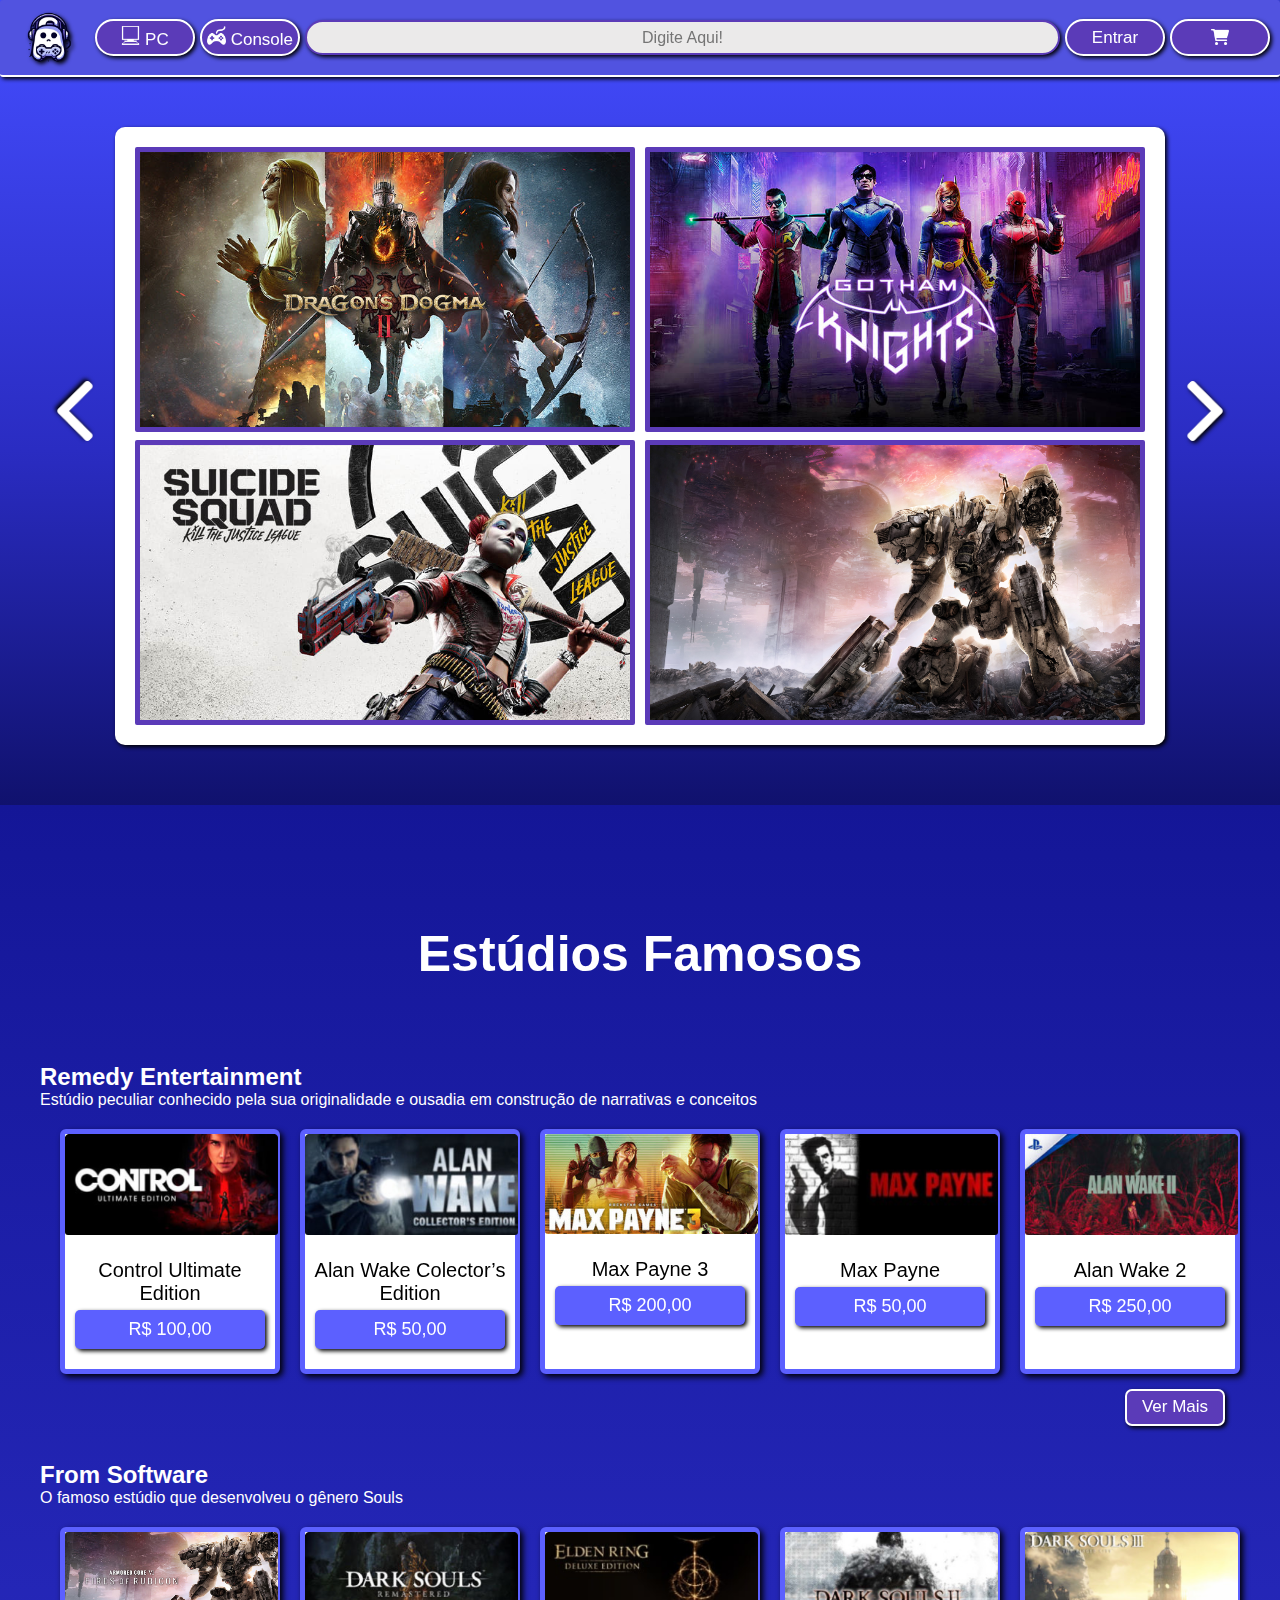
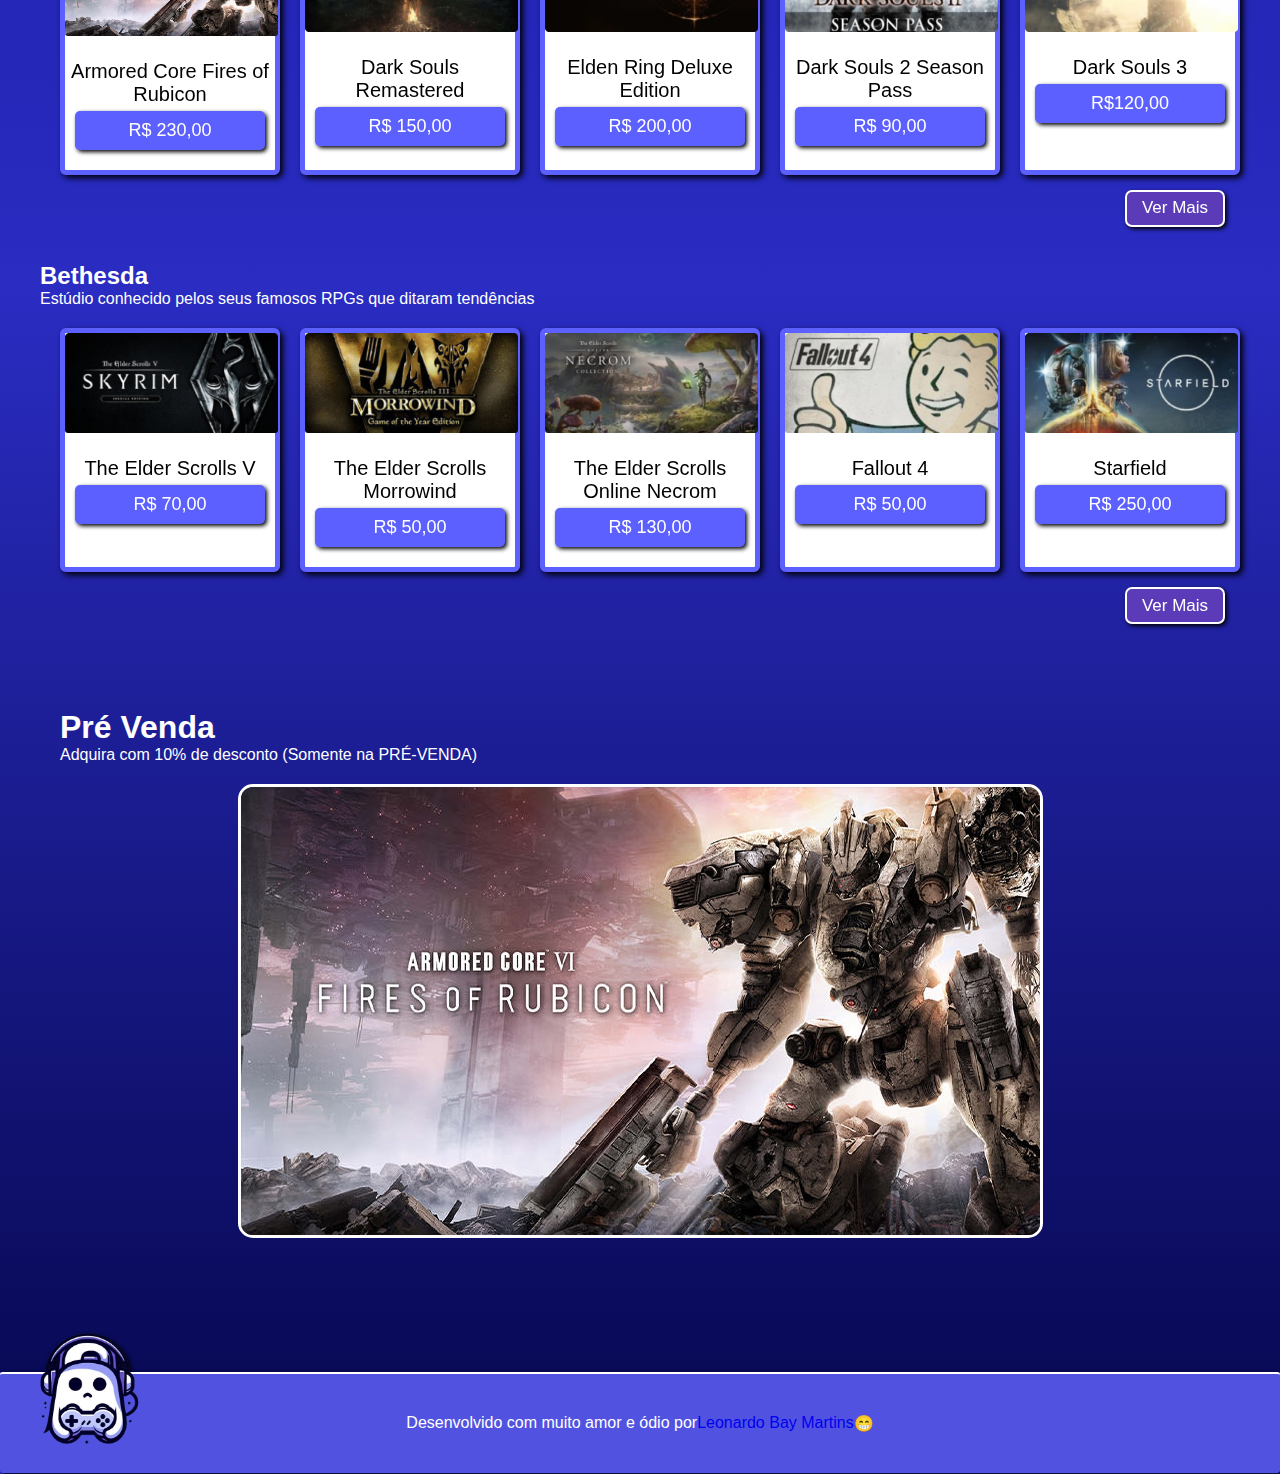
==== Projeto SITE Entra21/principal.html @ 7f506c9a "alterações" ====
<!DOCTYPE html>
<html lang="en">

<head>
  <meta charset="UTF-8">
  <meta name="viewport" content="width=device-width, initial-scale=1.0">
  <title>Document</title>
  <link rel="stylesheet" href="principal.css">
</head>

<body>
  <!-------------------------------------------- BARRA DE NAVEGAÇÃO --------------------------------->
  <nav>
    <img class="logo " src="imgs/logo.png" width="75" alt="">
    <ul>
      <button class="botaoImagem">
        <img src="imgs/pc.png" alt="">
        PC</button>
      <button class="botaoImagem">
        <img src="imgs/joystick.png" alt="">
        Console</button>
      <input type="Pesquisar" placeholder="Digite Aqui!">
      <button>Entrar</button>
      <button><img src="imgs/carrinho.png" height=20px style="padding-top: 4px;" alt=""></button>
    </ul>
  </nav>

  <!------------------------------- GRADE INICIAL ------------------------------------->
  <main class="gradeInicial">
    <img id="seta1" src="imgs/seta.png" alt="">
    <div class="container">
      <div class="linha1">
        <img src="imgs/dragons_dogma.jpg" alt="">
        <img src="imgs/Gotham.jpg" alt="">
      </div>
      <div class="linha2">
        <img src="imgs/Suicide.jpg" alt="">
        <img src="imgs/1324687.jpg" alt="">
      </div>
    </div>
    <img id="seta2" src="imgs/seta.png" alt="">
  </main>

  <!------------------------- GRADE SECUNDÁRIA ---------------------------------------->
  <section class="gradeSecundaria">
    <h1>Estúdios Famosos</h1>

    <div class="estudio">
      <div class="titulos">
        <h2> Remedy Entertainment</h2>
        <p>Estúdio peculiar conhecido pela sua originalidade e ousadia em construção de narrativas e conceitos</p>
      </div>
      <div class="carrosel">
        <div class="jogos">
          <img src="imgs/Control.png" alt="">
          <div class="padding">
            <p>Control Ultimate Edition</p>
            <button class="preco">R$ 100,00</button>
          </div>
        </div>
        <div class="jogos">
          <img src="imgs/alan.png" alt="">
          <div class="padding">
            <p>Alan Wake Colector’s Edition</p>
            <button class="preco">R$ 50,00</button>
          </div>
        </div>
        <div class="jogos">
          <img src="imgs/max payne 3.jpg" alt="">
          <div class="padding">
            <p>Max Payne 3</p>
            <button class="preco">R$ 200,00</button>
          </div>
        </div>
        <div class="jogos">
          <img src="imgs/Max.png" alt="">
          <div class="padding">
            <p>Max Payne </p>
            <button class="preco">R$ 50,00</button>
          </div>
        </div>
        <div class="jogos">
          <img src="imgs/alan 2.png" alt="">
          <div class="padding">
            <p>Alan Wake 2 </p>
            <button class="preco">R$ 250,00</button>
          </div>
        </div>
      </div>
      <div class="verMais">
        <button>Ver Mais</button>
      </div>

      <!-------------------------------------------- SEGUNDA LISTA --------------------------------->

      <div class="estudio">
        <div class="titulos">
          <h2>From Software</h2>
          <p>O famoso estúdio que desenvolveu o gênero Souls</p>
        </div>
        <div class="carrosel">
          <div class="jogos">
            <img src="imgs/armored.jpg" height="104px" alt="">
            <div class="padding">
              <p>Armored Core Fires of Rubicon</p>
              <button class="preco">R$ 230,00</button>
            </div>
          </div>
          <div class="jogos">
            <img src="imgs/Dark Souls Remastered.png" alt="">
            <div class="padding">
              <p>Dark Souls Remastered</p>
              <button class="preco">R$ 150,00</button>
            </div>
          </div>
          <div class="jogos">
            <img src="imgs/elden ring deluxe.png" alt="">
            <div class="padding">
              <p>Elden Ring Deluxe Edition</p>
              <button class="preco">R$ 200,00</button>
            </div>
          </div>
          <div class="jogos">
            <img src="imgs/dark souls 2.png" alt="">
            <div class="padding">
              <p>Dark Souls 2 Season Pass </p>
              <button class="preco">R$ 90,00</button>
            </div>
          </div>
          <div class="jogos">
            <img src="imgs/dark souls 3.png" alt="">
            <div class="padding">
              <p>Dark Souls 3 </p>
              <button class="preco">R$120,00</button>
            </div>
          </div>
        </div>
        <div class="verMais">
          <button>Ver Mais</button>
        </div>

        <!-------------------------------------------- TERCEIRA LISTA --------------------------------->

        <div class="estudio">
          <div class="titulos">
            <h2>Bethesda</h2>
            <p>Estúdio conhecido pelos seus famosos RPGs que ditaram tendências</p>
          </div>
          <div class="carrosel">
            <div class="jogos">
              <img src="imgs/Skyrim.png" alt="">
              <div class="padding">
                <p>The Elder Scrolls V</p>
                <button class="preco">R$ 70,00</button>
              </div>
            </div>
            <div class="jogos">
              <img src="imgs/morrowind.png" alt="">
              <div class="padding">
                <p>The Elder Scrolls Morrowind</p>
                <button class="preco">R$ 50,00</button>
              </div>
            </div>
            <div class="jogos">
              <img src="imgs/elder online.png" alt="">
              <div class="padding">
                <p>The Elder Scrolls Online Necrom</p>
                <button class="preco">R$ 130,00</button>
              </div>
            </div>
            <div class="jogos">
              <img src="imgs/Fallout 4.png" alt="">
              <div class="padding">
                <p>Fallout 4</p>
                <button class="preco">R$ 50,00</button>
              </div>
            </div>
            <div class="jogos">
              <img src="imgs/Starfield.png" alt="">
              <div class="padding">
                <p>Starfield</p>
                <button class="preco">R$ 250,00</button>
              </div>
            </div>
          </div>
          <div class="verMais">
            <button>Ver Mais</button>
          </div>

          <div class="destaque">
            <div class="tituloDestaque">
              <h1>Pré Venda</h1>
              <p>Adquira com 10% de desconto (Somente na PRÉ-VENDA)</p>
            </div>
            <div class="imagemDestaque">
              <div> <img src="imgs/armadura.jpg" alt=""></div>
            </div>
          </div>
  </section>

 <!-------------------------------------------- FOOTER --------------------------------->

  <footer>
    <div class="logoFooter">
      <img src="imgs/logo.png" alt="">
    </div>
    <p>Desenvolvido com muito amor e ódio por <a href="sobreMim.html">Leonardo Bay Martins</a> 😁</p>
    <p></p>
  </footer>

</html>
---- Projeto SITE Entra21/principal.css ----
/* ==================== BODY =========================================================== */
* {
    margin: 0;
    padding: 0;
    box-sizing: border-box;
    text-decoration: none;
}

html,
body {
    height: 100%;
    background: linear-gradient(#444dff, #2a2cc2, #090a57);
    font-family: Arial, sans-serif;
    font-size: 16px;
    color: white;
}

/* ==================== NAV =========================================================== */

nav {
    display: flex;
    padding: 0px 10px;
    justify-content: center;
    align-items: center;
    gap: 10px;

    flex-shrink: 0;
    border-bottom: 2px solid #FFF;
    background: #5153e0;
    border-radius: 3px;
    filter: drop-shadow(2px 2px 2px rgb(0, 0, 0));
}

nav>img {
    align-self: flex-start;
    filter: drop-shadow(2px 2px 2px rgb(0, 0, 0));
}

nav>ul {
    display: flex;
    align-items: center;
    gap: 5px;
    flex-grow: 1;
}

nav>ul>input {
    flex-grow: 1;
    min-width: 480px;
    height: 35px;
    border-radius: 30px;
    background-color: #EBEAEA;
    border: 2px solid #5B3BB8;
    filter: drop-shadow(2px 2px 2px rgb(0, 0, 0));
    font-family: Arial, sans-serif;
    font-size: 16px;
    text-align: center;
}


nav>ul>button {
    background-color: #5B3BB8;
    border-radius: 30px;
    border: 2px solid #FFF;
    color: white;
    font-size: 17px;
    width: 100px;
    height: 37px;
    filter: drop-shadow(2px 2px 2px rgb(0, 0, 0));
}

button:hover {
    background-color: #4a3098;
}

.botaoImagem img {
    width: 19px;
    align-items: center;
}

nav>button>img {
    width: 1px;
}

/* ==================== CORPO DO SITE =========================================================== */

main {
    display: flex;
    flex-direction: row;
    justify-content: center;
    align-items: center;
}

main>.container {
    margin-top: 50px;
    width: fit-content;
    display: grid;
    justify-content: center;
    align-items: center;
    flex-wrap: wrap;

    border-radius: 10px;
    background-color: #FFF;
    padding: 20px;
    gap: 8px;
    filter: drop-shadow(2px 2px 2px rgb(0, 0, 0));
}

main img {
    display: flex;
    flex: wrap;
    max-width: 500px;
    border: #5B3BB8 5px solid;
    border-radius: 2px;
}

main>.container>.linha1,
.linha2 {
    display: flex;
    gap: 10px;
}

#seta1 {
    width: 70px;
    transform: rotate(180deg);
    padding-left: 10px;
    border: #FFF;
    filter: drop-shadow(2px 2px 2px rgb(0, 0, 0));
}

#seta2 {
    width: 70px;
    padding-left: 10px;
    border: #FFF;
    filter: drop-shadow(2px 2px 2px rgb(0, 0, 0));
}

/*---------------------------------------- GRADE SECUNDÁRIA ------------------------------------------- */

.gradeSecundaria {
    margin-top: 60px;
    padding-bottom: 130px;
    background: linear-gradient(#141697, #2a2cc2, #090a57);
    display: flex;
    flex-direction: column;
    align-items: center;

    padding-top: 120px;

}

.carrosel {
    display: flex;
    justify-content: end;
    flex-direction: row;
    gap: 20px;
    padding-left: 20px;
}

.jogos {
    background-color: #ffffff;
    color: black;
    text-align: center;
    border-radius: 6px;
    border: 5px solid #5C60FF;
    width: 220px;
    filter: drop-shadow(3px 3px 3px rgb(0, 0, 0));
}

.jogos button {
    width: 190px;
    height: 39px;
    background-color: #5C60FF;
    border: none;
    border-radius: 5px;
    color: white;
}

.padding {
    padding-bottom: 20px;
    padding-top: 20px;
    font-family: Arial, sans-serif;
    align-items: center;
}

.padding button {
    filter: drop-shadow(2px 2px 2px rgb(0, 0, 0));
    font-family: Arial, sans-serif;
    font-size: 18px;
    margin-top: 5px;
}

.padding button:hover {
    background-color: #3b3dad;
}

.jogos p {
    color: #000;
    text-align: center;
    font-family: JejuGothic, Arial, Helvetica, sans-serif;
    font-size: 20px;
    font-style: normal;
    font-weight: 400;
    line-height: normal;
}

.jogos img {
    width: 213px;
    border-radius: 3px;
}

.estudio .titulos {
    padding: 20px 0;
}

section>h1 {
    font-size: 50px;
    padding-bottom: 60px;
}

.verMais {
    display: flex;
    justify-content: flex-end;
}

.verMais button {
    background-color: #5B3BB8;
    border-radius: 7px;
    border: 2px solid #FFF;
    color: white;
    font-size: 17px;
    width: 100px;
    height: 37px;
    margin: 15px;
    filter: drop-shadow(2px 2px 2px rgb(0, 0, 0));
}

.verMais button:hover {
    background-color: #4a3098;
}

.destaque {
    display: flex;
    flex-direction: column;
    align-items: center;
    padding-top: 50px;
}

.tituloDestaque {
    display: flex;
    flex-direction: column;
    align-self: flex-start;
    padding: 20px;
}

.imagemDestaque img {
    border: 3px solid #FFF;
    border-radius: 15px;
}

/*-------------------------------------- FOOTER ------------------------------------ */

footer {
    background-color: #5153e0;
    border-top: 2px solid #FFF;
    background: #5153e0;
    border-radius: 3px;
    filter: drop-shadow(2px 2px 2px rgb(0, 0, 0));

    display: flex;
    align-items: center;
    justify-content: space-between;
}

footer p {
    display: flex;
    align-self: center;
    justify-content: center;
    text-align: center;
}

footer .logoFooter {
    position: relative;
    height: 99px;/
}

.logoFooter img {
    position: absolute;
    top: -70px;
    width: 170px;
}
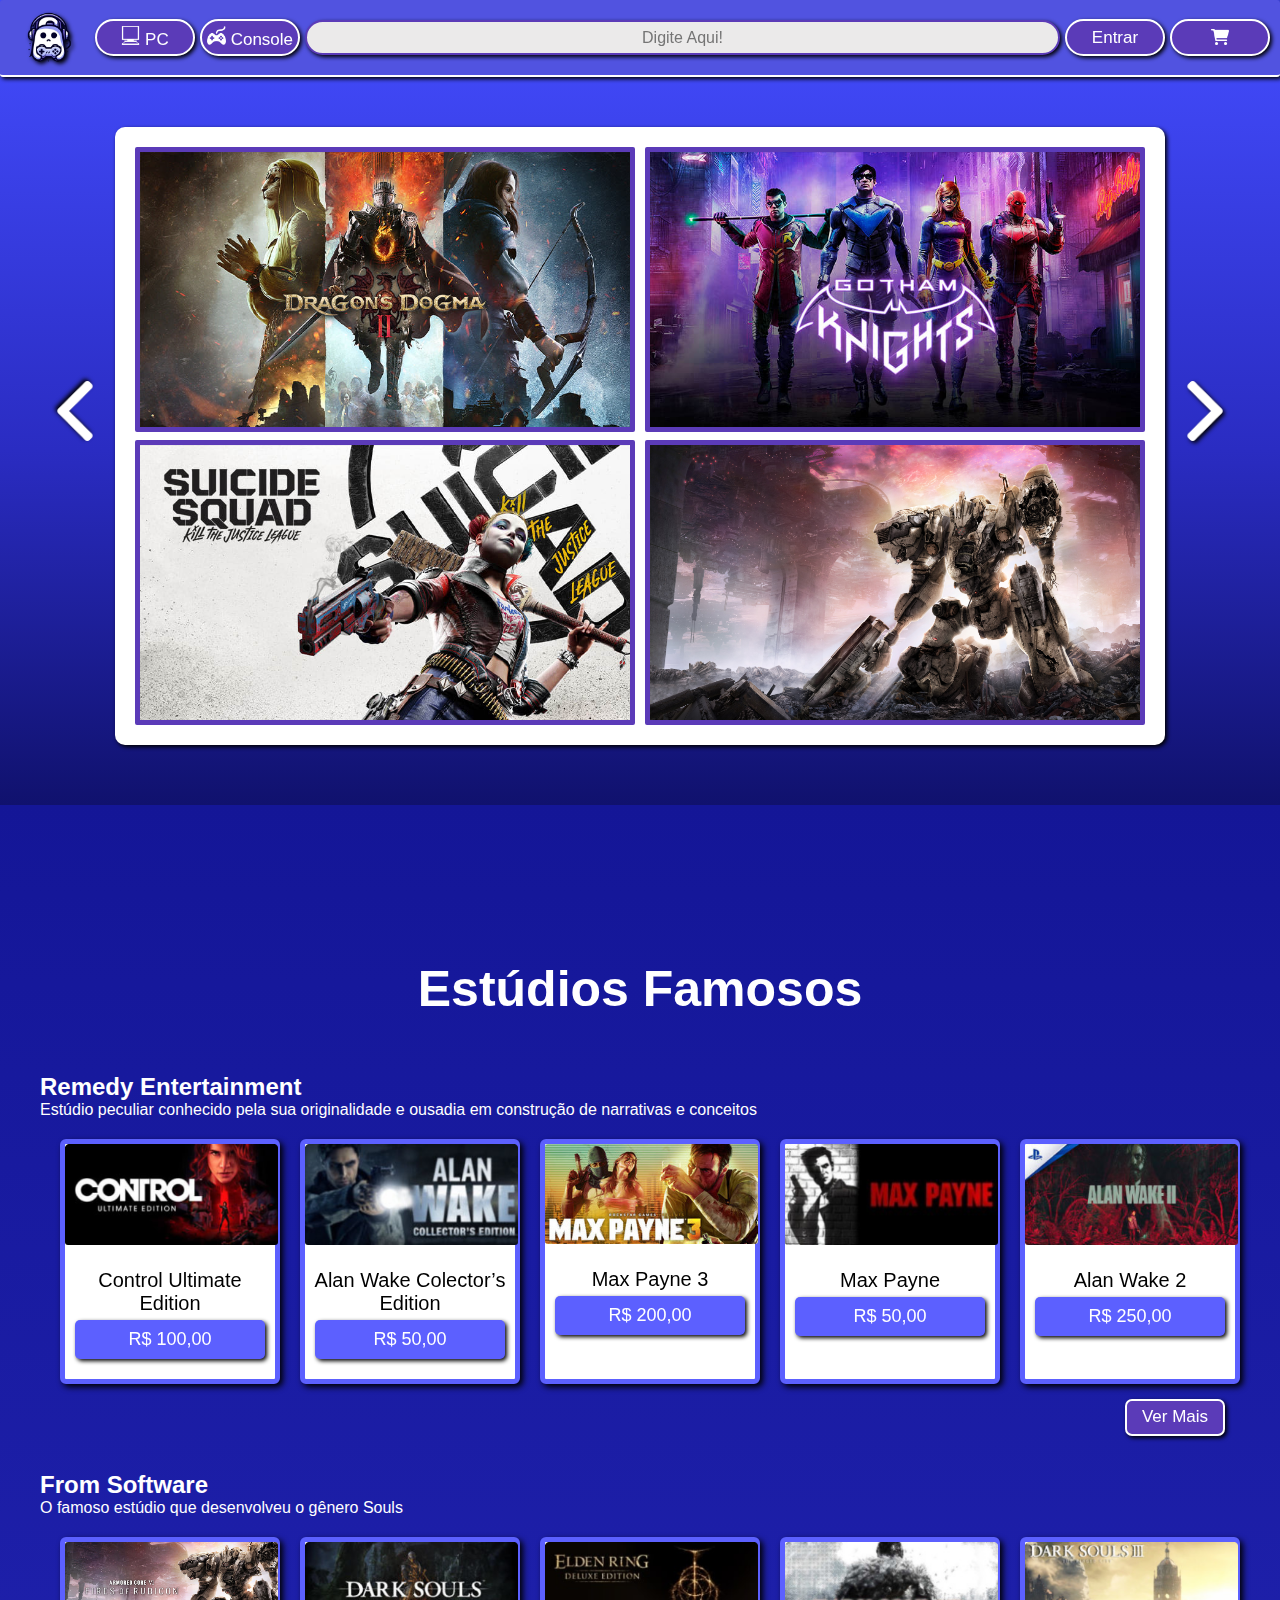
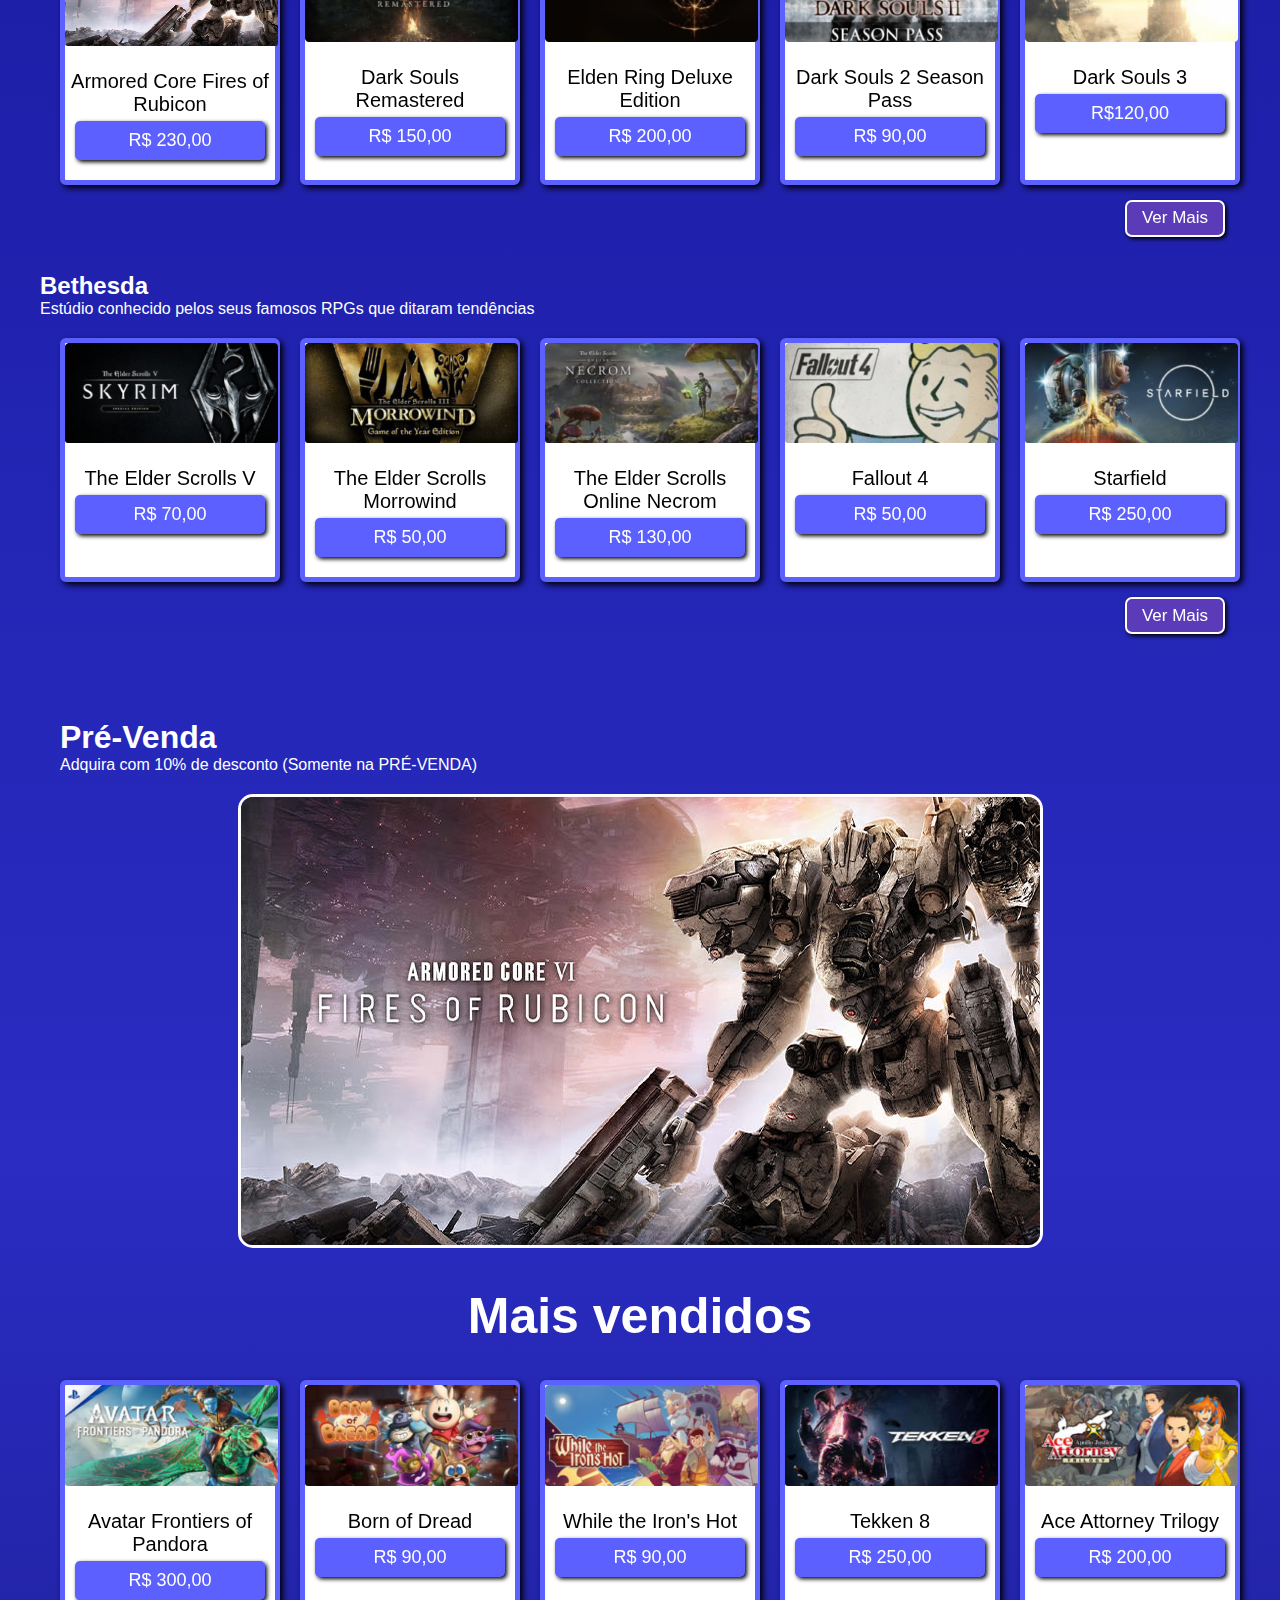
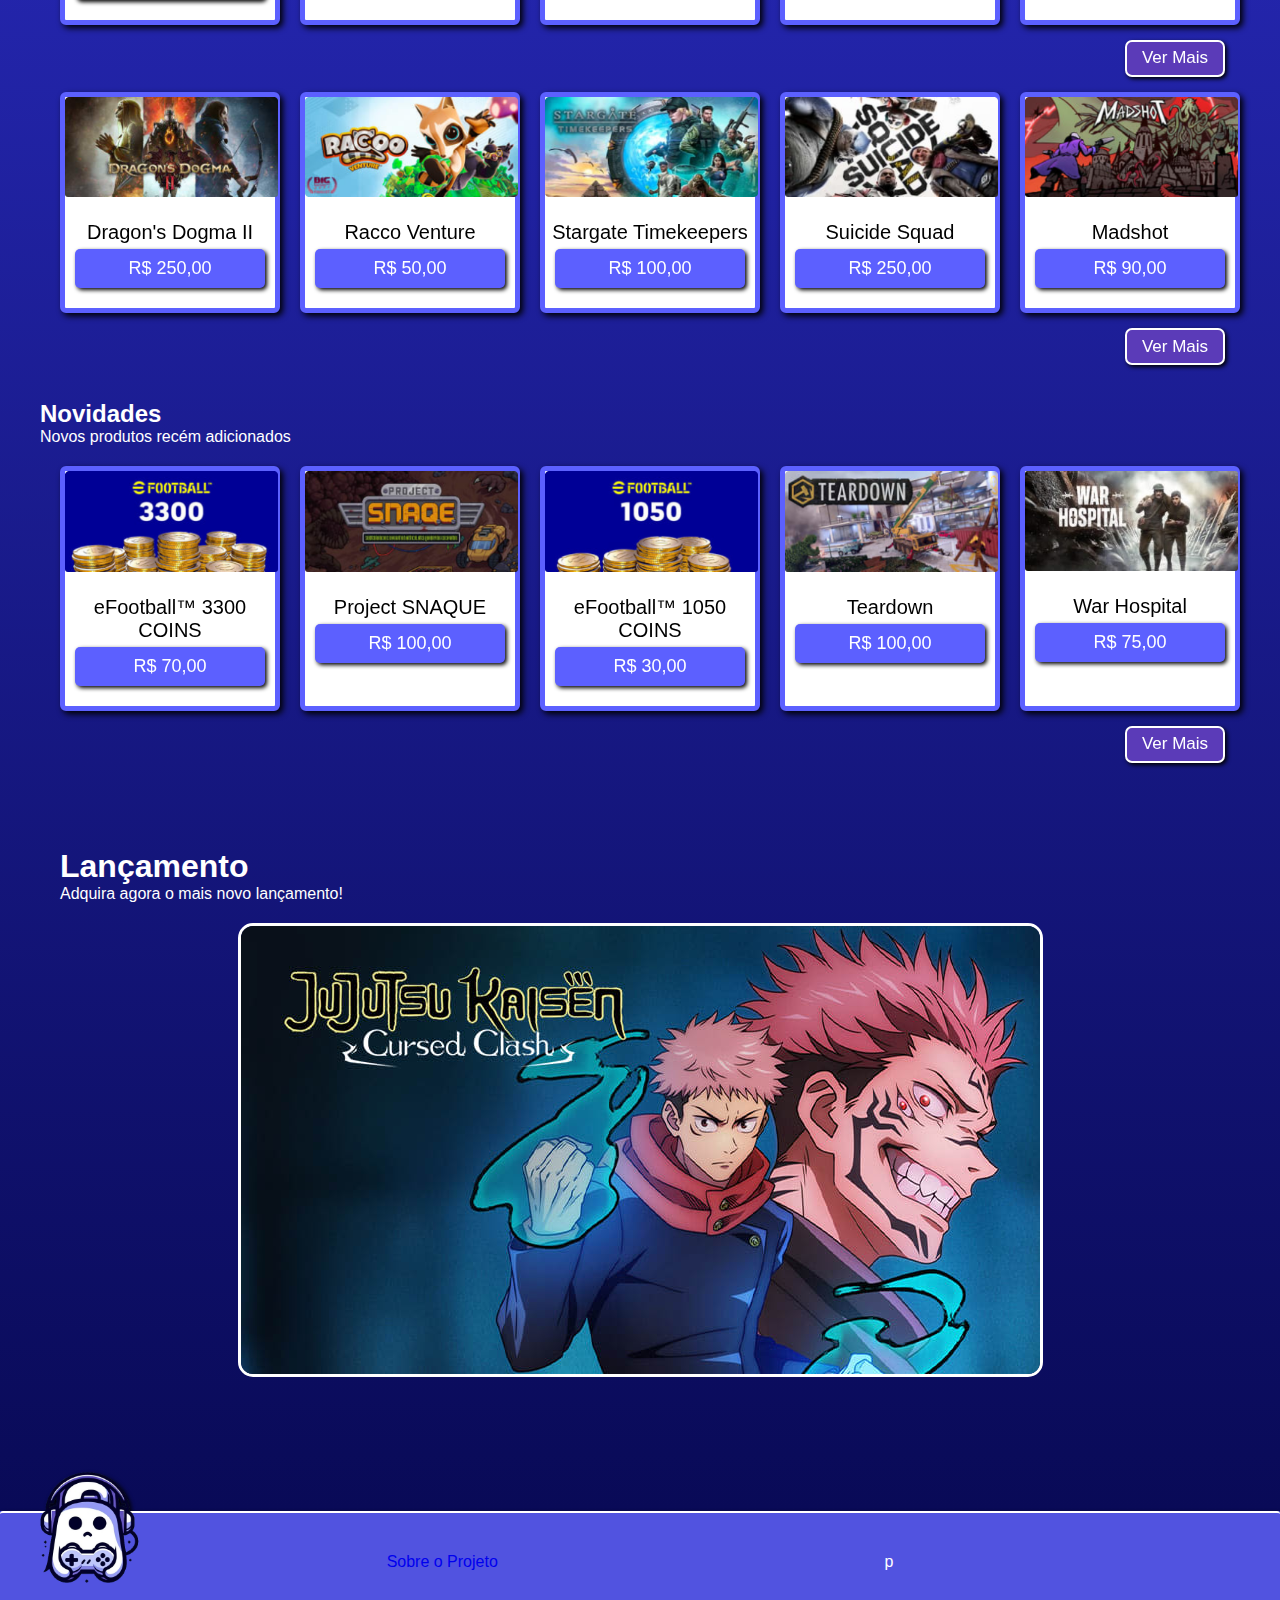
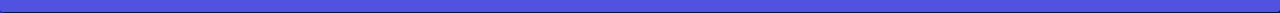
==== commit 0b79a005: "alterações" ====
--- a/Projeto SITE Entra21/principal.html
+++ b/Projeto SITE Entra21/principal.html
@@ -25,7 +25,7 @@
     </ul>
   </nav>
 
-  <!------------------------------- GRADE INICIAL ------------------------------------->
+  <!------------------------------- GRADE INICIAL ---------------------------------------------->
   <main class="gradeInicial">
     <img id="seta1" src="imgs/seta.png" alt="">
     <div class="container">
@@ -41,9 +41,9 @@
     <img id="seta2" src="imgs/seta.png" alt="">
   </main>
 
-  <!------------------------- GRADE SECUNDÁRIA ---------------------------------------->
+  <!------------------------- GRADE SECUNDÁRIA + REMEDY ---------------------------------------------->
   <section class="gradeSecundaria">
-    <h1>Estúdios Famosos</h1>
+    <h1 class="tituloMaior">Estúdios Famosos</h1>
 
     <div class="estudio">
       <div class="titulos">
@@ -91,7 +91,7 @@
         <button>Ver Mais</button>
       </div>
 
-      <!-------------------------------------------- SEGUNDA LISTA --------------------------------->
+      <!-------------------------------------------- FROM SOFTWARE --------------------------------->
 
       <div class="estudio">
         <div class="titulos">
@@ -139,7 +139,7 @@
           <button>Ver Mais</button>
         </div>
 
-        <!-------------------------------------------- TERCEIRA LISTA --------------------------------->
+        <!-------------------------------------------- BETHESDA --------------------------------->
 
         <div class="estudio">
           <div class="titulos">
@@ -187,25 +187,179 @@
             <button>Ver Mais</button>
           </div>
 
+          <!-------------------------------------------- PRÉ-VENDA ARMORED CORE --------------------------------->
+
           <div class="destaque">
             <div class="tituloDestaque">
-              <h1>Pré Venda</h1>
+              <h1>Pré-Venda</h1>
               <p>Adquira com 10% de desconto (Somente na PRÉ-VENDA)</p>
             </div>
             <div class="imagemDestaque">
               <div> <img src="imgs/armadura.jpg" alt=""></div>
             </div>
           </div>
+
+          <!-------------------------------------------- MAIS VENDIDOS --------------------------------->
+
+          <h1 class="tituloMaior">Mais vendidos</h1>
+          <div class="estudio">
+            <div class="carrosel">
+              <div class="jogos">
+                <img src="imgs/avatar.png" alt="">
+                <div class="padding">
+                  <p>Avatar Frontiers of Pandora</p>
+                  <button class="preco">R$ 300,00</button>
+                </div>
+              </div>
+              <div class="jogos">
+                <img src="imgs/born of dread.png" alt="">
+                <div class="padding">
+                  <p>Born of Dread</p>
+                  <button class="preco">R$ 90,00</button>
+                </div>
+              </div>
+              <div class="jogos">
+                <img src="imgs/While the Iron's Hot.png" alt="">
+                <div class="padding">
+                  <p>While the Iron's Hot</p>
+                  <button class="preco">R$ 90,00</button>
+                </div>
+              </div>
+              <div class="jogos">
+                <img src="imgs/Tekken 8.png" alt="">
+                <div class="padding">
+                  <p>Tekken 8</p>
+                  <button class="preco">R$ 250,00</button>
+                </div>
+              </div>
+              <div class="jogos">
+                <img src="imgs/acce attorney.png" alt="">
+                <div class="padding">
+                  <p>Ace Attorney Trilogy</p>
+                  <button class="preco">R$ 200,00</button>
+                </div>
+              </div>
+            </div>
+            <div class="verMais">
+              <button>Ver Mais</button>
+            </div>
+
+            <div class="estudio">
+              <div class="carrosel">
+                <div class="jogos">
+                  <img src="imgs/dragon.png" alt="">
+                  <div class="padding">
+                    <p>Dragon's Dogma II</p>
+                    <button class="preco">R$ 250,00</button>
+                  </div>
+                </div>
+                <div class="jogos">
+                  <img src="imgs/Raccoo Venture.png" alt="">
+                  <div class="padding">
+                    <p>Racco Venture</p>
+                    <button class="preco">R$ 50,00</button>
+                  </div>
+                </div>
+                <div class="jogos">
+                  <img src="imgs/Stargate Timekeepers.png" alt="">
+                  <div class="padding">
+                    <p>Stargate Timekeepers</p>
+                    <button class="preco">R$ 100,00</button>
+                  </div>
+                </div>
+                <div class="jogos">
+                  <img src="imgs/Suicide Squad.png" alt="">
+                  <div class="padding">
+                    <p>Suicide Squad</p>
+                    <button class="preco">R$ 250,00</button>
+                  </div>
+                </div>
+                <div class="jogos">
+                  <img src="imgs/Madshot.png" alt="">
+                  <div class="padding">
+                    <p>Madshot</p>
+                    <button class="preco">R$ 90,00</button>
+                  </div>
+                </div>
+              </div>
+              <div class="verMais">
+                <button>Ver Mais</button>
+              </div>
+
+              <div class="estudio">
+                <div class="titulos">
+                  <h2>Novidades</h2>
+                  <p>Novos produtos recém adicionados</p>
+                </div>
+                <div class="carrosel">
+                  <div class="jogos">
+                    <img src="imgs/eFootball™ 2024 3300.png" alt="">
+                    <div class="padding">
+                      <p>eFootball™ 3300 COINS</p>
+                      <button class="preco">R$ 70,00</button>
+                    </div>
+                  </div>
+                  <div class="jogos">
+                    <img src="imgs/Project SNAQUE.png" alt="">
+                    <div class="padding">
+                      <p>Project SNAQUE</p>
+                      <button class="preco">R$ 100,00</button>
+                    </div>
+                  </div>
+                  <div class="jogos">
+                    <img src="imgs/efootball 1050.png" alt="">
+                    <div class="padding">
+                      <p>eFootball™ 1050 COINS</p>
+                      <button class="preco">R$ 30,00</button>
+                    </div>
+                  </div>
+                  <div class="jogos">
+                    <img src="imgs/Teardown.png" alt="">
+                    <div class="padding">
+                      <p>Teardown</p>
+                      <button class="preco">R$ 100,00</button>
+                    </div>
+                  </div>
+                  <div class="jogos">
+                    <img src="imgs/War Hospital.jpg" alt="">
+                    <div class="padding">
+                      <p>War Hospital</p>
+                      <button class="preco">R$ 75,00</button>
+                    </div>
+                  </div>
+                </div>
+                <div class="verMais">
+                  <button>Ver Mais</button>
+                </div>
+
+                <!-------------------------------------------- LANÇAMENTO --------------------------------->
+                <div class="destaque">
+                  <div class="tituloDestaque">
+                    <h1>Lançamento</h1>
+                    <p>Adquira agora o mais novo lançamento!</p>
+                  </div>
+                  <div class="imagemDestaque">
+                    <div> <img src="imgs/Jujutsu Kaisen.jpg" alt=""></div>
+                  </div>
+                </div>
+
   </section>
 
- <!-------------------------------------------- FOOTER --------------------------------->
+
+
+
+  <!-------------------------------------------- FOOTER --------------------------------->
 
   <footer>
     <div class="logoFooter">
       <img src="imgs/logo.png" alt="">
     </div>
-    <p>Desenvolvido com muito amor e ódio por <a href="sobreMim.html">Leonardo Bay Martins</a> 😁</p>
+    <p><a href="sobreMim.html">Sobre o Projeto</a></p>
+    p
     <p></p>
   </footer>
 
+</body>
+
+
 </html>--- a/Projeto SITE Entra21/principal.css
+++ b/Projeto SITE Entra21/principal.css
@@ -212,9 +212,12 @@
     padding: 20px 0;
 }
 
-section>h1 {
+.tituloMaior {
     font-size: 50px;
-    padding-bottom: 60px;
+    padding: 35px;
+    display: flex;
+    flex-direction: column;
+    align-items: center;
 }
 
 .verMais {
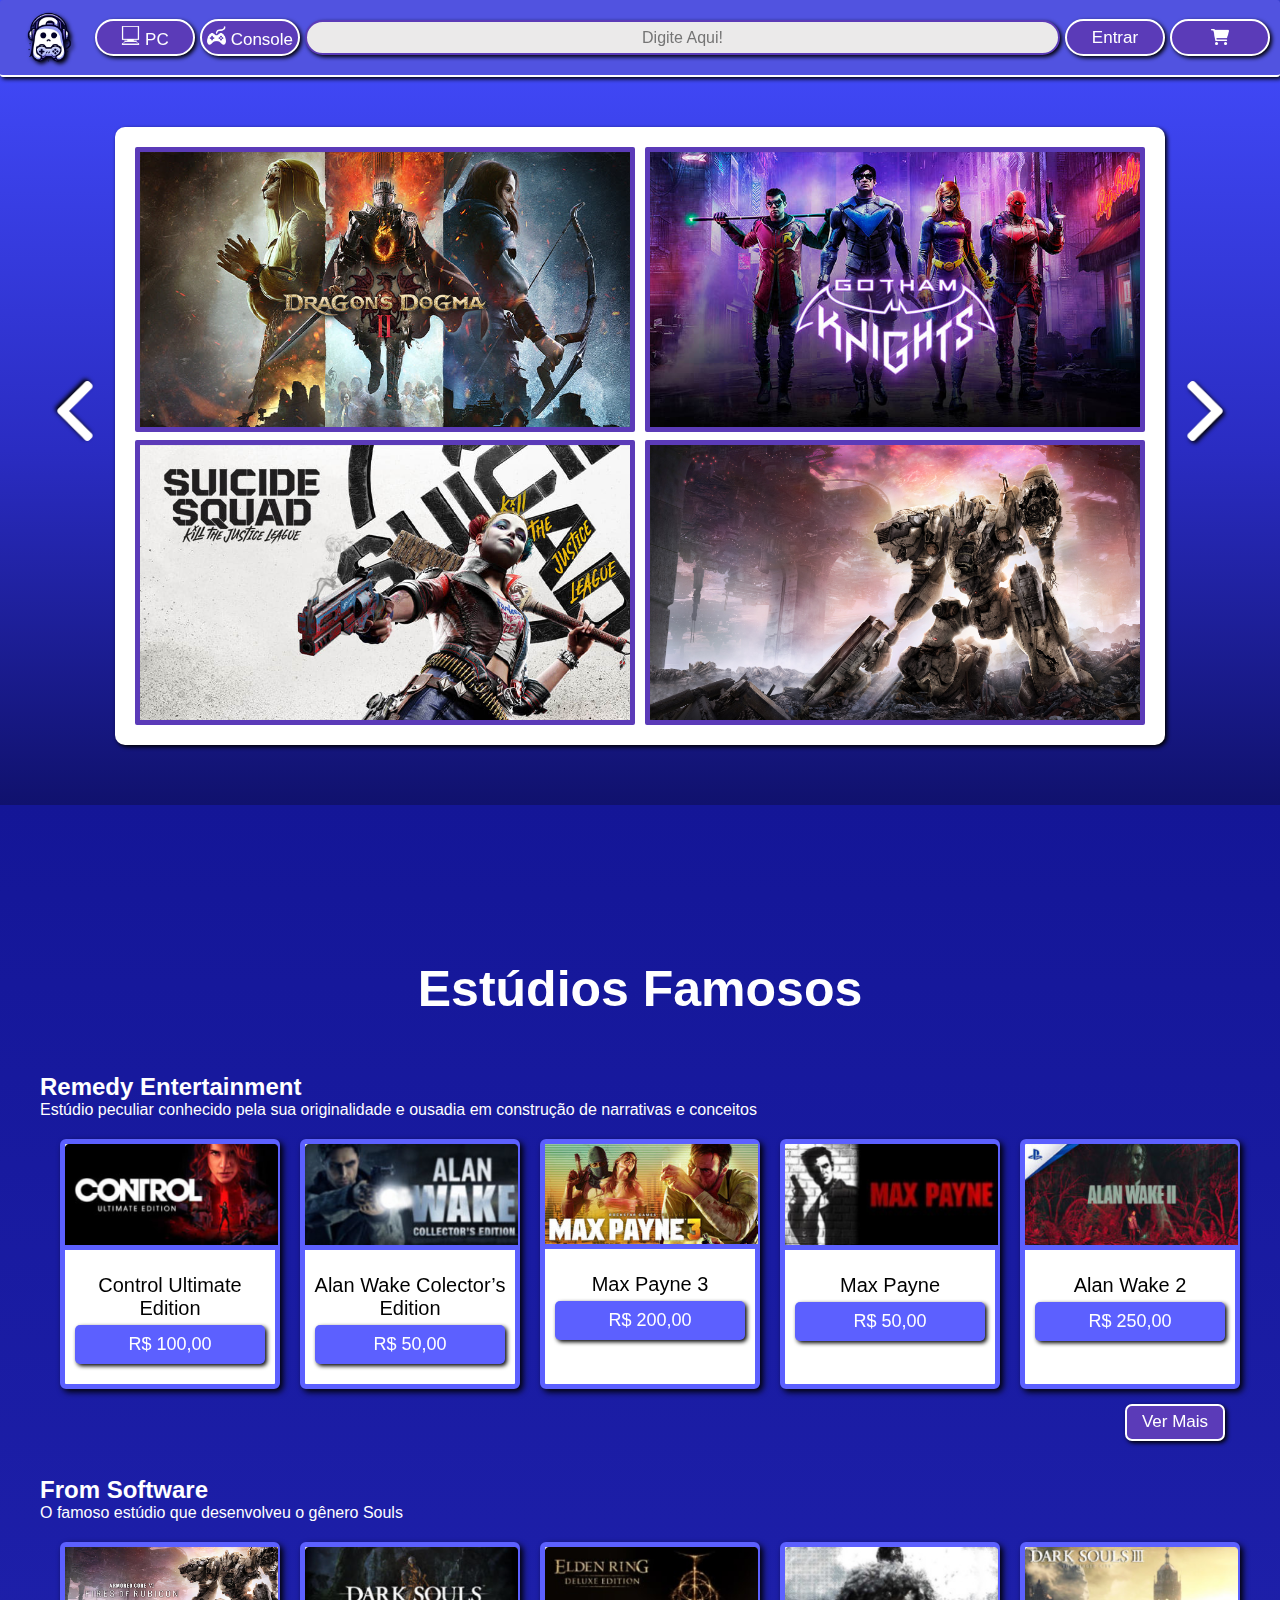
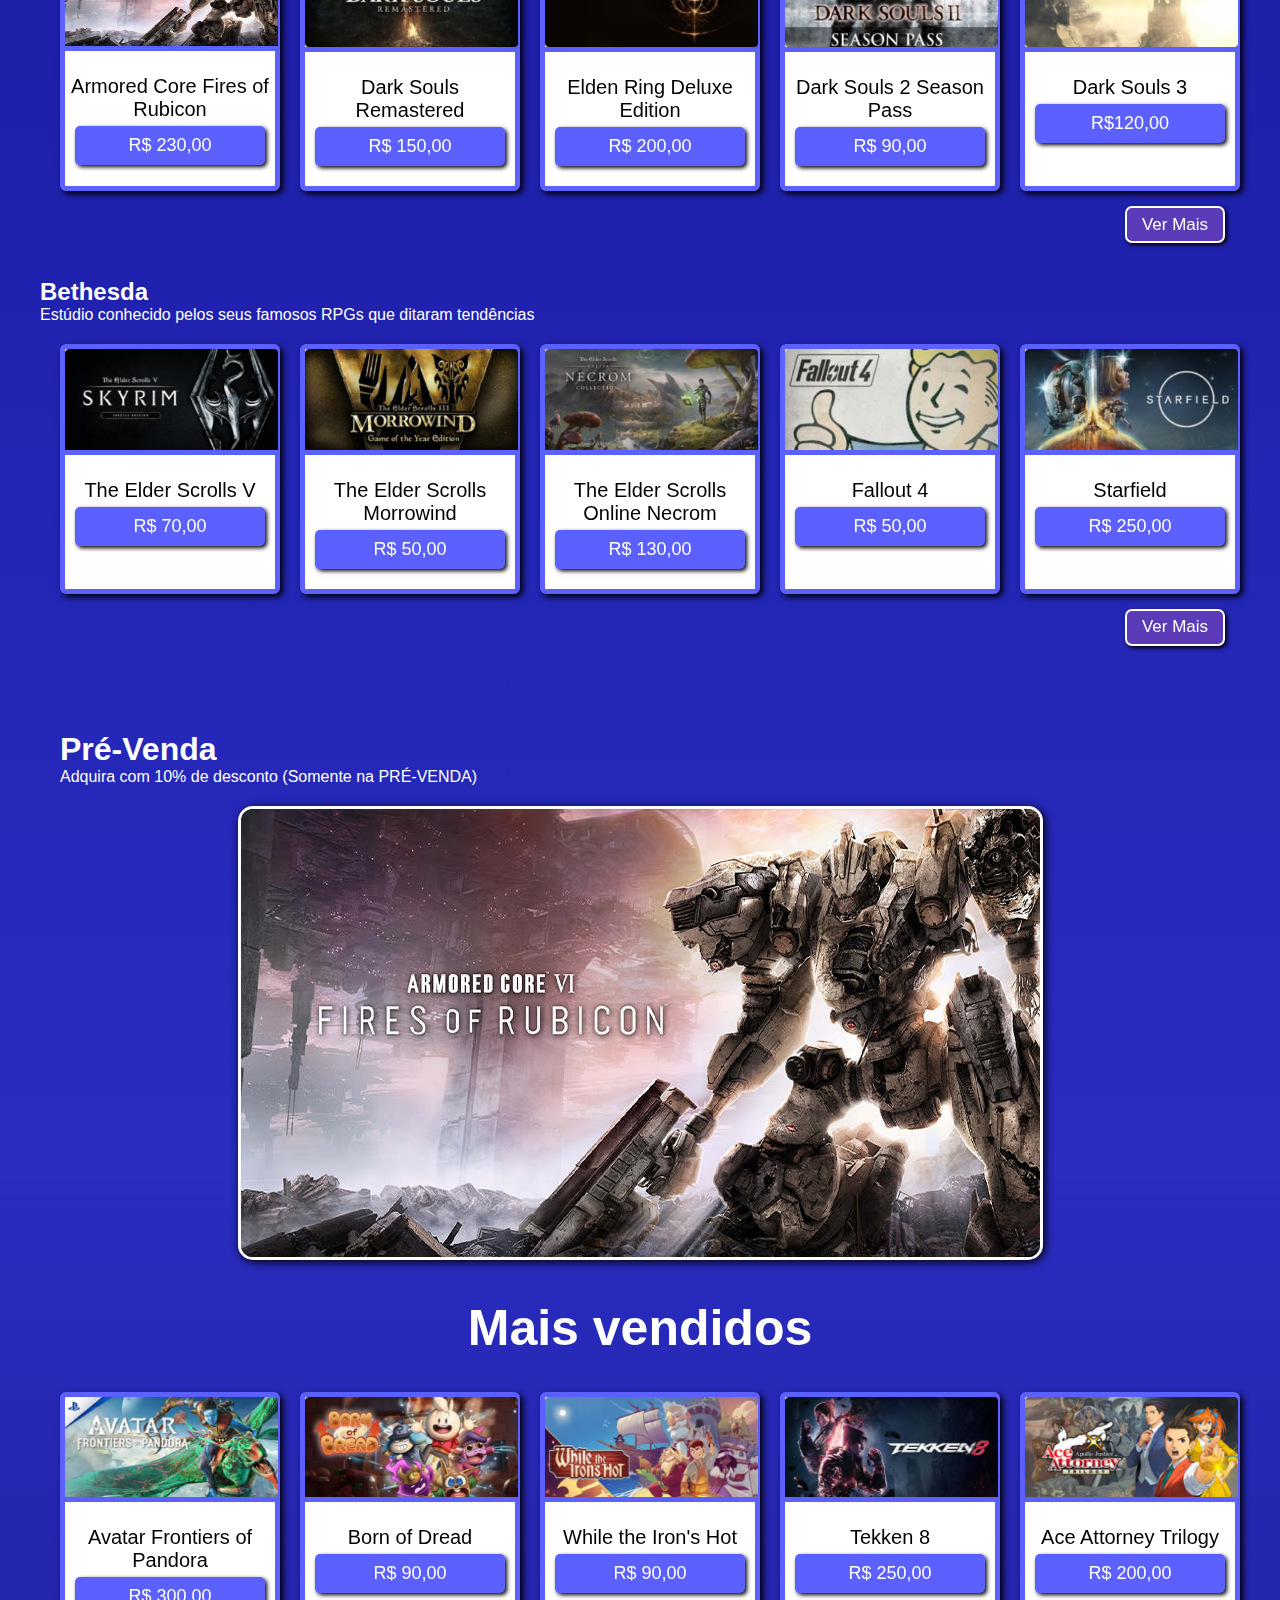
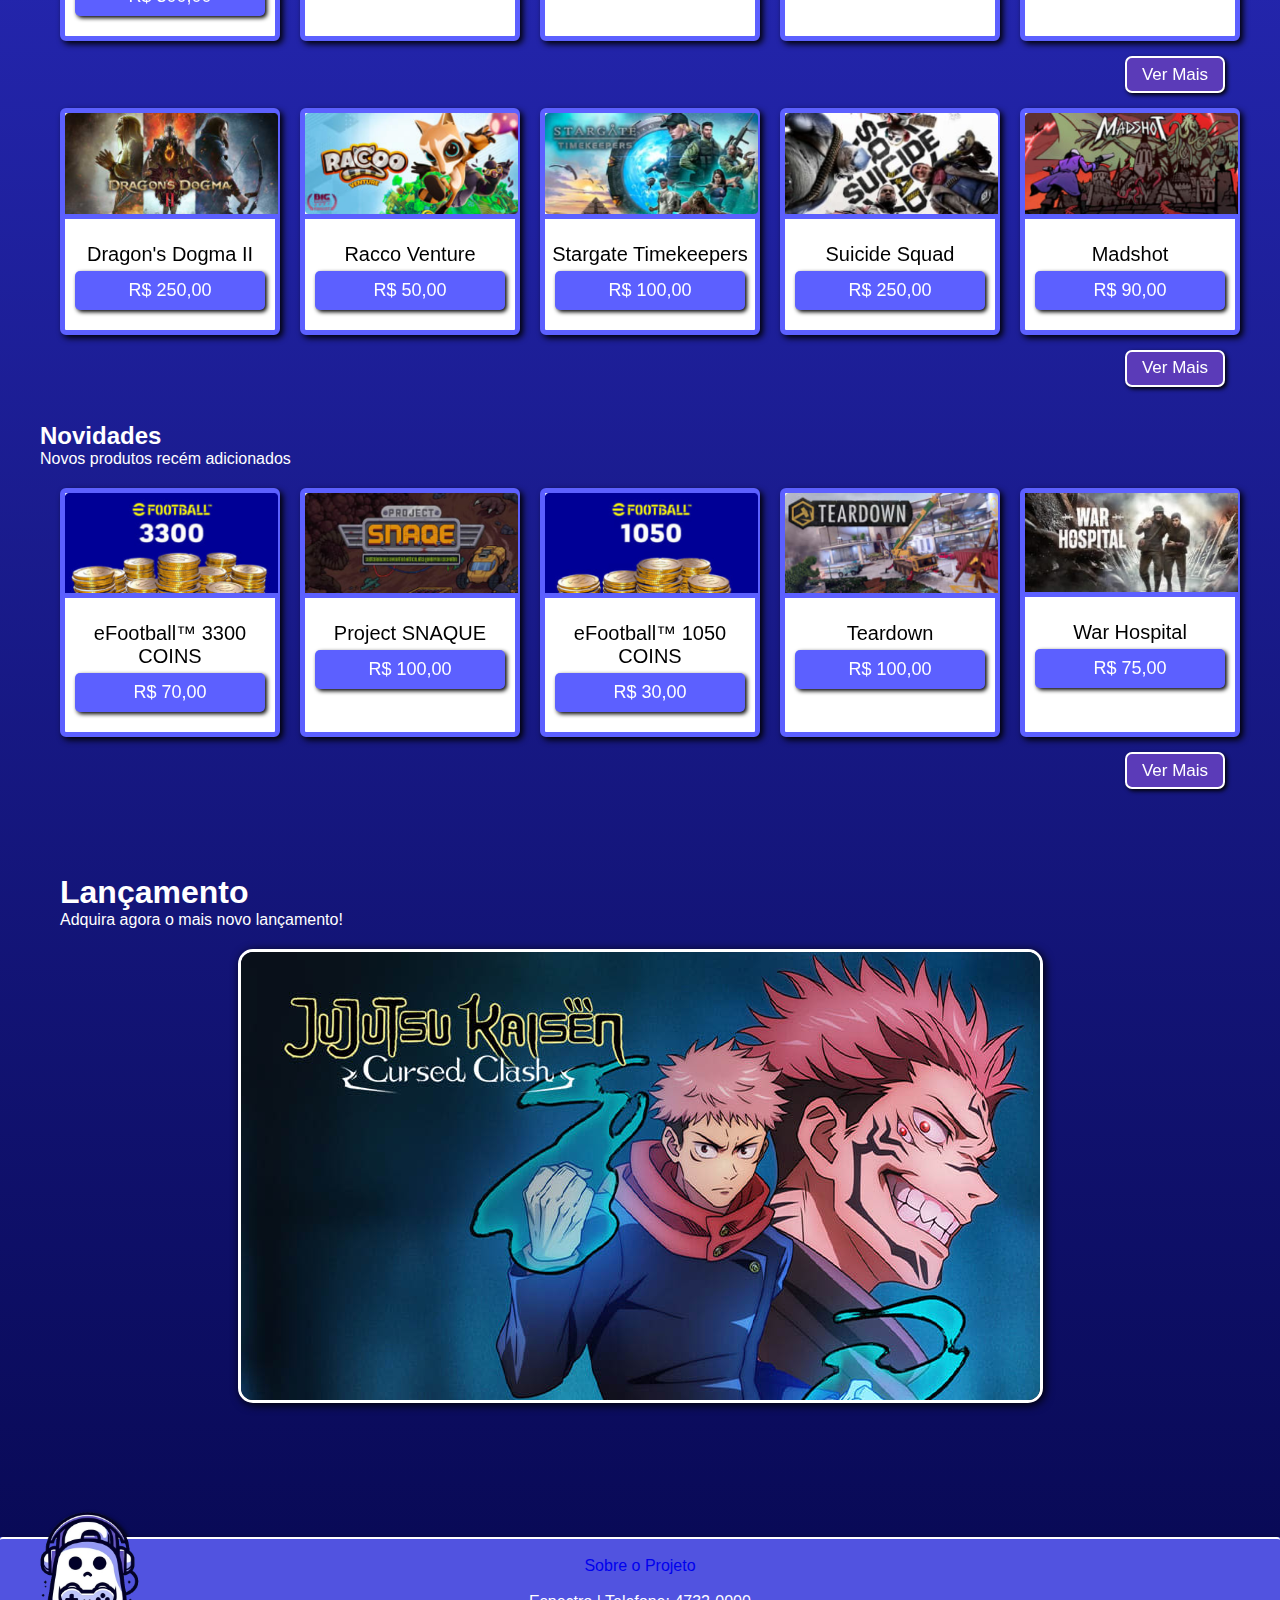
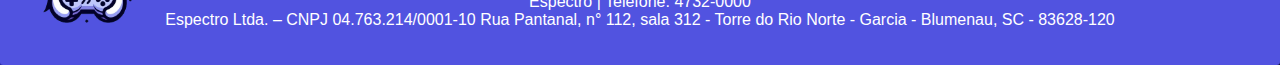
==== commit 4595835e: "alterações" ====
--- a/Projeto SITE Entra21/principal.html
+++ b/Projeto SITE Entra21/principal.html
@@ -40,7 +40,6 @@
     </div>
     <img id="seta2" src="imgs/seta.png" alt="">
   </main>
-
   <!------------------------- GRADE SECUNDÁRIA + REMEDY ---------------------------------------------->
   <section class="gradeSecundaria">
     <h1 class="tituloMaior">Estúdios Famosos</h1>
@@ -332,7 +331,7 @@
                   <button>Ver Mais</button>
                 </div>
 
-                <!-------------------------------------------- LANÇAMENTO --------------------------------->
+                <!-------------------------------------------- LANÇAMENTO - JUJUTSU KAISEN --------------------------------->
                 <div class="destaque">
                   <div class="tituloDestaque">
                     <h1>Lançamento</h1>
@@ -342,21 +341,19 @@
                     <div> <img src="imgs/Jujutsu Kaisen.jpg" alt=""></div>
                   </div>
                 </div>
-
   </section>
-
-
-
-
   <!-------------------------------------------- FOOTER --------------------------------->
 
   <footer>
     <div class="logoFooter">
       <img src="imgs/logo.png" alt="">
     </div>
-    <p><a href="sobreMim.html">Sobre o Projeto</a></p>
-    p
-    <p></p>
+    <div class="centered-text">
+      <br><p> <a href="sobreMim.html">Sobre o Projeto</a></p> <br>
+      <p>Espectro | Telefone: 4732-0000</p>
+      <p>Espectro Ltda. – CNPJ 04.763.214/0001-10 Rua Pantanal, n° 112, sala 312 - Torre do Rio Norte - Garcia - Blumenau, SC - 83628-120</p> <br> <br>   
+  </div>
+  <p></p>
   </footer>
 
 </body>
--- a/Projeto SITE Entra21/principal.css
+++ b/Projeto SITE Entra21/principal.css
@@ -205,7 +205,7 @@
 
 .jogos img {
     width: 213px;
-    border-radius: 3px;
+    border-bottom: solid #5C60FF 5px;
 }
 
 .estudio .titulos {
@@ -246,6 +246,10 @@
     flex-direction: column;
     align-items: center;
     padding-top: 50px;
+}
+
+.destaque img {
+    filter: drop-shadow(2px 2px 5px rgb(0, 0, 0));
 }
 
 .tituloDestaque {
